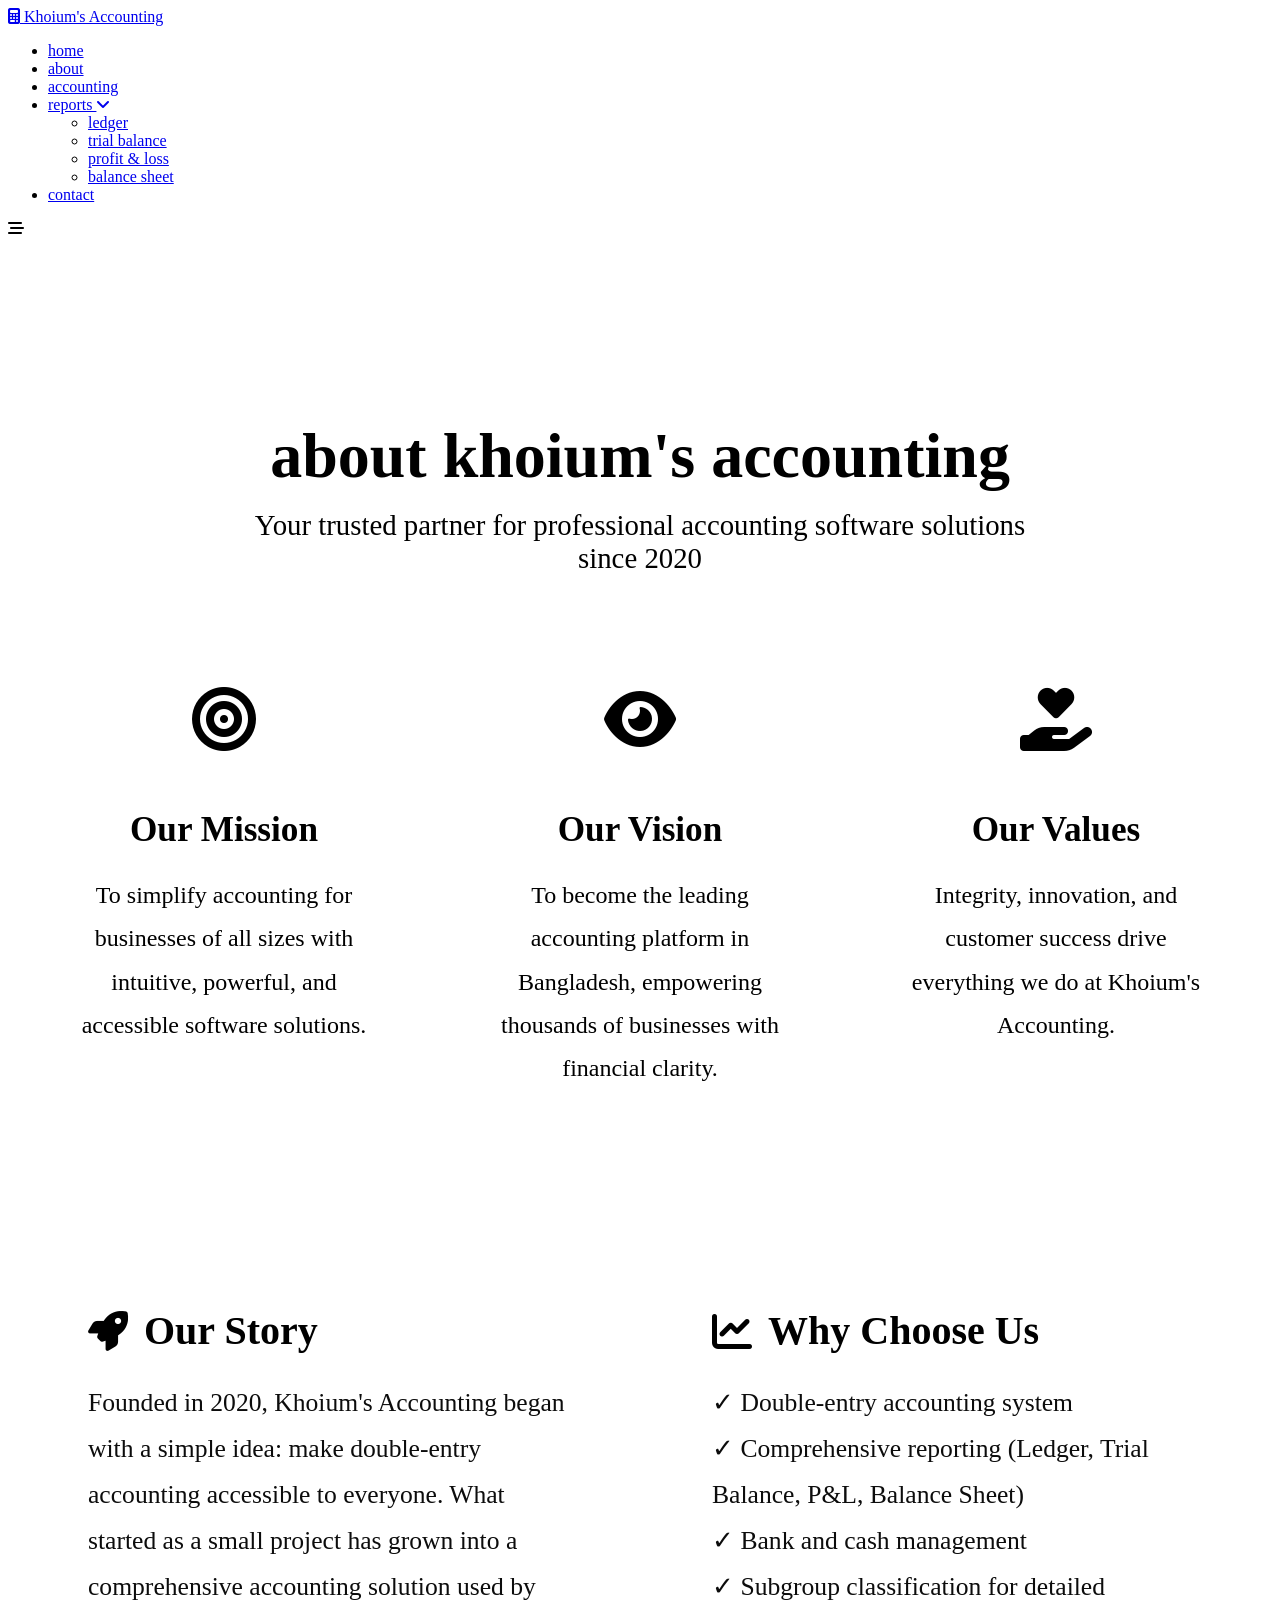
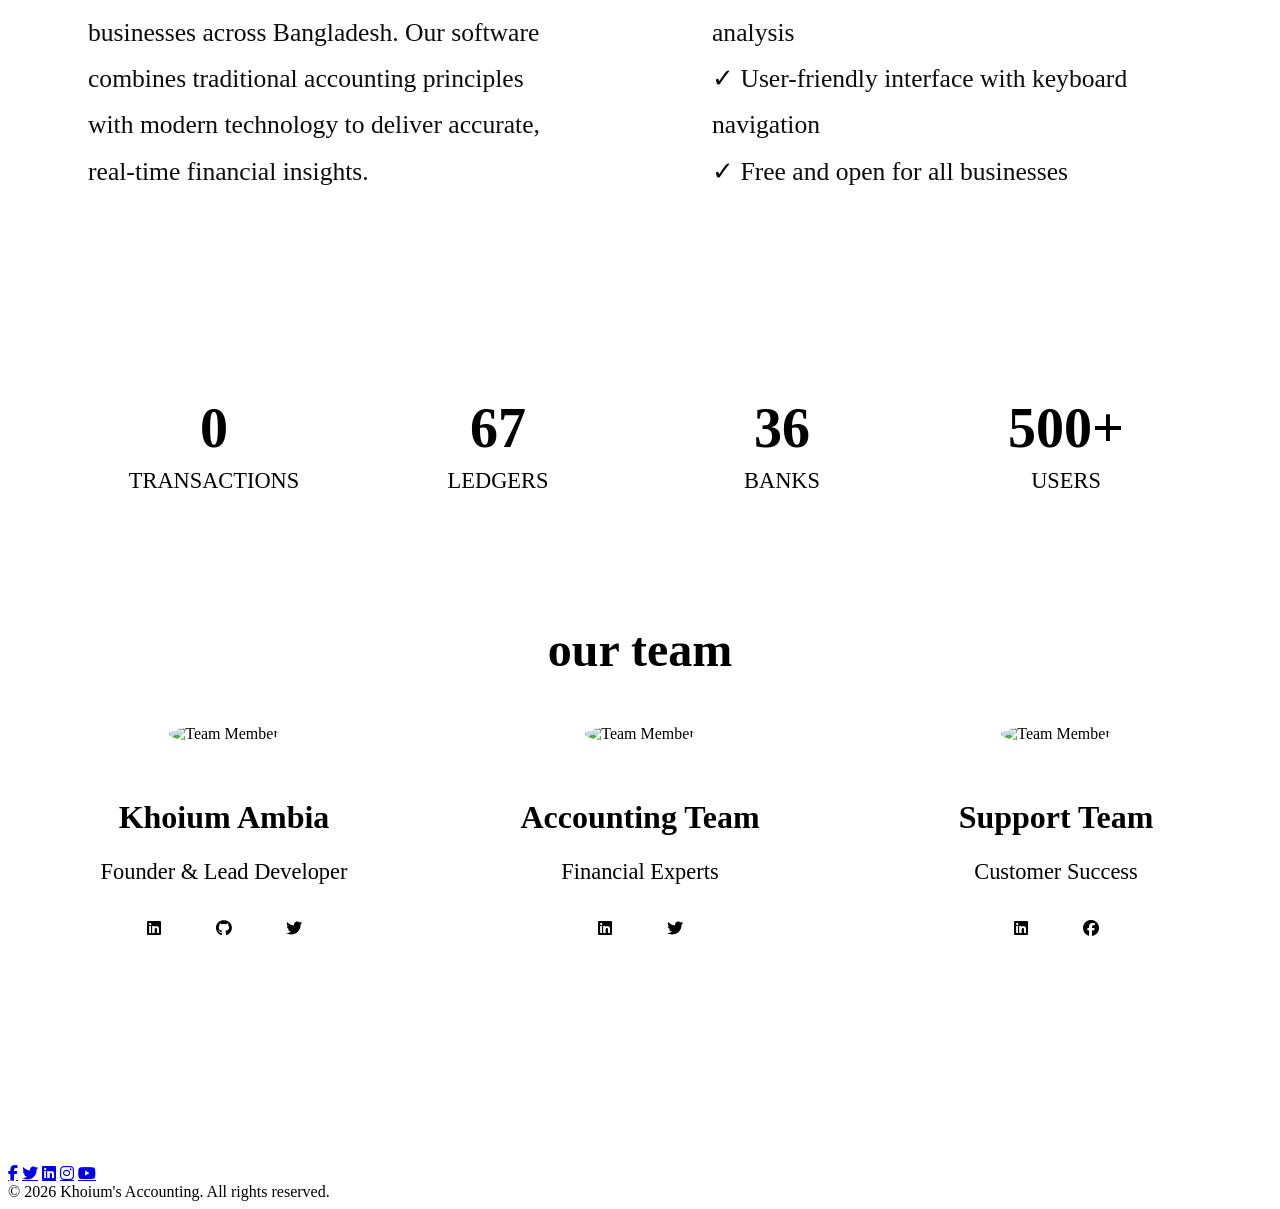
==== HTML/about.html @ 4bf44c5a "Add files via upload" ====
<!DOCTYPE html>
<html lang="en">
<head>
    <meta charset="UTF-8">
    <meta name="viewport" content="width=device-width, initial-scale=1.0">
    <title>About Us - Khoium's Accounting</title>
    
    <!-- Font Awesome CDN -->
    <link rel="stylesheet" href="https://cdnjs.cloudflare.com/ajax/libs/font-awesome/6.4.0/css/all.min.css">
    
    <!-- custom css file link -->
    <link rel="stylesheet" href="css/style.css">
    <link rel="stylesheet" href="css/accounting.css">

    <style>
        .about-section {
            padding: 5rem 2rem;
            background: var(--white);
            border-radius: 1rem;
            box-shadow: var(--box-shadow);
            margin: 3rem auto;
            max-width: 1200px;
        }
        
        .about-header {
            text-align: center;
            margin-bottom: 4rem;
        }
        
        .about-header h1 {
            font-size: 4rem;
            color: var(--black);
            margin-bottom: 1rem;
        }
        
        .about-header h1 span {
            color: var(--main-color);
        }
        
        .about-header p {
            font-size: 1.8rem;
            color: var(--light-color);
            max-width: 800px;
            margin: 0 auto;
        }
        
        .about-grid {
            display: grid;
            grid-template-columns: repeat(auto-fit, minmax(300px, 1fr));
            gap: 3rem;
            margin: 4rem 0;
        }
        
        .about-card {
            background: var(--bg-color);
            padding: 3rem 2rem;
            border-radius: 1rem;
            text-align: center;
            transition: all 0.3s ease;
        }
        
        .about-card:hover {
            transform: translateY(-10px);
            box-shadow: var(--box-shadow);
        }
        
        .about-card i {
            font-size: 4rem;
            color: var(--main-color);
            margin-bottom: 1.5rem;
        }
        
        .about-card h3 {
            font-size: 2.2rem;
            color: var(--black);
            margin-bottom: 1rem;
        }
        
        .about-card p {
            font-size: 1.5rem;
            color: var(--light-color);
            line-height: 1.8;
        }
        
        .mission-vision {
            display: grid;
            grid-template-columns: repeat(2, 1fr);
            gap: 3rem;
            margin: 4rem 0;
        }
        
        .mission-box, .vision-box {
            background: linear-gradient(135deg, var(--main-color), var(--secondary-color));
            padding: 3rem;
            border-radius: 1rem;
            color: var(--white);
        }
        
        .mission-box h2, .vision-box h2 {
            font-size: 2.5rem;
            margin-bottom: 1.5rem;
            display: flex;
            align-items: center;
            gap: 1rem;
        }
        
        .mission-box p, .vision-box p {
            font-size: 1.6rem;
            line-height: 1.8;
            opacity: 0.95;
        }
        
        .team-section {
            margin: 5rem 0;
        }
        
        .team-section h2 {
            font-size: 3rem;
            color: var(--black);
            text-align: center;
            margin-bottom: 3rem;
        }
        
        .team-section h2 span {
            color: var(--main-color);
        }
        
        .team-grid {
            display: grid;
            grid-template-columns: repeat(auto-fit, minmax(250px, 1fr));
            gap: 3rem;
        }
        
        .team-member {
            text-align: center;
        }
        
        .team-member img {
            width: 150px;
            height: 150px;
            border-radius: 50%;
            object-fit: cover;
            border: 3px solid var(--main-color);
            margin-bottom: 1.5rem;
        }
        
        .team-member h3 {
            font-size: 2rem;
            color: var(--black);
            margin-bottom: 0.5rem;
        }
        
        .team-member p {
            font-size: 1.4rem;
            color: var(--light-color);
            margin-bottom: 1rem;
        }
        
        .team-member .social-links a {
            display: inline-block;
            width: 3.5rem;
            height: 3.5rem;
            line-height: 3.5rem;
            border-radius: 50%;
            background: var(--bg-color);
            color: var(--main-color);
            margin: 0 0.3rem;
            transition: all 0.3s ease;
        }
        
        .team-member .social-links a:hover {
            background: var(--main-color);
            color: var(--white);
            transform: translateY(-3px);
        }
        
        .stats-container {
            display: grid;
            grid-template-columns: repeat(4, 1fr);
            gap: 2rem;
            margin: 5rem 0;
            padding: 3rem;
            background: var(--bg-color);
            border-radius: 1rem;
        }
        
        .stat-item {
            text-align: center;
        }
        
        .stat-item .number {
            font-size: 3.5rem;
            font-weight: bold;
            color: var(--main-color);
            margin-bottom: 0.5rem;
        }
        
        .stat-item .label {
            font-size: 1.4rem;
            color: var(--light-color);
            text-transform: uppercase;
        }
        
        @media (max-width: 768px) {
            .mission-vision {
                grid-template-columns: 1fr;
            }
            
            .stats-container {
                grid-template-columns: repeat(2, 1fr);
            }
            
            .about-header h1 {
                font-size: 3rem;
            }
        }
        
        @media (max-width: 450px) {
            .stats-container {
                grid-template-columns: 1fr;
            }
        }
    </style>
</head>
<body>

    <!-- header section starts -->
    <header class="header">
        <section class="flex">
            <a href="index.html" class="logo"> <i class="fas fa-calculator"></i> Khoium's Accounting</a>

            <nav class="navbar">
                <ul>
                    <li><a href="index.html">home</a></li>
                    <li><a href="about.html" class="active">about</a></li>
                    <li><a href="index.html#payment">accounting</a></li>
                    <li><a href="#">reports <i class="fas fa-angle-down"></i></a>
                        <ul>
                            <li><a href="ledger.html">ledger</a></li>
                            <li><a href="trial-balance.html">trial balance</a></li>
                            <li><a href="profit-loss.html">profit & loss</a></li>
                            <li><a href="balance-sheet.html">balance sheet</a></li>
                        </ul>
                    </li>
                    <li><a href="contact.html">contact</a></li>
                </ul>
            </nav>

            <div id="menu-btn" class="fas fa-bars-staggered"></div>

        </section>
    </header>
    <!-- header section ends -->

    <!-- about section starts -->
    <section class="about-section">
        <div class="about-header">
            <h1>about <span>khoium's accounting</span></h1>
            <p>Your trusted partner for professional accounting software solutions since 2020</p>
        </div>
        
        <div class="about-grid">
            <div class="about-card">
                <i class="fas fa-bullseye"></i>
                <h3>Our Mission</h3>
                <p>To simplify accounting for businesses of all sizes with intuitive, powerful, and accessible software solutions.</p>
            </div>
            
            <div class="about-card">
                <i class="fas fa-eye"></i>
                <h3>Our Vision</h3>
                <p>To become the leading accounting platform in Bangladesh, empowering thousands of businesses with financial clarity.</p>
            </div>
            
            <div class="about-card">
                <i class="fas fa-hand-holding-heart"></i>
                <h3>Our Values</h3>
                <p>Integrity, innovation, and customer success drive everything we do at Khoium's Accounting.</p>
            </div>
        </div>
        
        <div class="mission-vision">
            <div class="mission-box">
                <h2><i class="fas fa-rocket"></i> Our Story</h2>
                <p>Founded in 2020, Khoium's Accounting began with a simple idea: make double-entry accounting accessible to everyone. What started as a small project has grown into a comprehensive accounting solution used by businesses across Bangladesh. Our software combines traditional accounting principles with modern technology to deliver accurate, real-time financial insights.</p>
            </div>
            
            <div class="vision-box">
                <h2><i class="fas fa-chart-line"></i> Why Choose Us</h2>
                <p>✓ Double-entry accounting system<br>
                   ✓ Comprehensive reporting (Ledger, Trial Balance, P&L, Balance Sheet)<br>
                   ✓ Bank and cash management<br>
                   ✓ Subgroup classification for detailed analysis<br>
                   ✓ User-friendly interface with keyboard navigation<br>
                   ✓ Free and open for all businesses</p>
            </div>
        </div>
        
        <div class="stats-container">
            <div class="stat-item">
                <div class="number" id="stat-transactions">0</div>
                <div class="label">Transactions</div>
            </div>
            <div class="stat-item">
                <div class="number" id="stat-ledgers">0</div>
                <div class="label">Ledgers</div>
            </div>
            <div class="stat-item">
                <div class="number" id="stat-banks">0</div>
                <div class="label">Banks</div>
            </div>
            <div class="stat-item">
                <div class="number" id="stat-users">500+</div>
                <div class="label">Users</div>
            </div>
        </div>
        
        <div class="team-section">
            <h2>our <span>team</span></h2>
            <div class="team-grid">
                <div class="team-member">
                    <img src="https://ui-avatars.com/api/?name=Khoium+Dev&background=3c40c6&color=fff&size=150" alt="Team Member">
                    <h3>Khoium Ambia</h3>
                    <p>Founder & Lead Developer</p>
                    <div class="social-links">
                        <a href="#"><i class="fab fa-linkedin"></i></a>
                        <a href="#"><i class="fab fa-github"></i></a>
                        <a href="#"><i class="fab fa-twitter"></i></a>
                    </div>
                </div>
                
                <div class="team-member">
                    <img src="https://ui-avatars.com/api/?name=Accounting+Team&background=009432&color=fff&size=150" alt="Team Member">
                    <h3>Accounting Team</h3>
                    <p>Financial Experts</p>
                    <div class="social-links">
                        <a href="#"><i class="fab fa-linkedin"></i></a>
                        <a href="#"><i class="fab fa-twitter"></i></a>
                    </div>
                </div>
                
                <div class="team-member">
                    <img src="https://ui-avatars.com/api/?name=Support+Team&background=3c40c6&color=fff&size=150" alt="Team Member">
                    <h3>Support Team</h3>
                    <p>Customer Success</p>
                    <div class="social-links">
                        <a href="#"><i class="fab fa-linkedin"></i></a>
                        <a href="#"><i class="fab fa-facebook"></i></a>
                    </div>
                </div>
            </div>
        </div>
    </section>
    <!-- about section ends -->

    <!-- footer section starts -->
    <footer class="footer">
        <section>
            <div class="share">
                <a href="#" class="fab fa-facebook-f"></a>
                <a href="#" class="fab fa-twitter"></a>
                <a href="#" class="fab fa-linkedin"></a>
                <a href="#" class="fab fa-instagram"></a>
                <a href="#" class="fab fa-youtube"></a>
            </div>
            <div class="credit">&copy; 2026 Khoium's Accounting. All rights reserved.</div>
        </section>
    </footer>
    <!-- footer section ends -->

    <!-- custom js file link -->
    <script src="js/script.js"></script>
    <script src="js/accounting.js"></script>
    <script src="js/utils.js"></script>
    
    <script>
        // Update stats from accounting data
        document.addEventListener('DOMContentLoaded', function() {
            if (typeof transactions !== 'undefined') {
                document.getElementById('stat-transactions').textContent = transactions.length;
            }
            if (typeof ledgers !== 'undefined') {
                document.getElementById('stat-ledgers').textContent = ledgers.length;
            }
            if (typeof banks !== 'undefined') {
                document.getElementById('stat-banks').textContent = banks.length;
            }
        });
    </script>
    <script>
    // Safety checks for all pages
    document.addEventListener('DOMContentLoaded', function() {
        // Ensure transactions array exists
        if (typeof transactions === 'undefined') {
            window.transactions = [];
        }
        
        // Ensure ledgers array exists
        if (typeof ledgers === 'undefined') {
            window.ledgers = [];
        }
        
        // Ensure banks array exists
        if (typeof banks === 'undefined') {
            window.banks = [];
        }
        
        // Ensure customSubGroups array exists
        if (typeof customSubGroups === 'undefined') {
            window.customSubGroups = [];
        }
        
        console.log('Safety checks completed');
    });
</script>
</body>
</html>
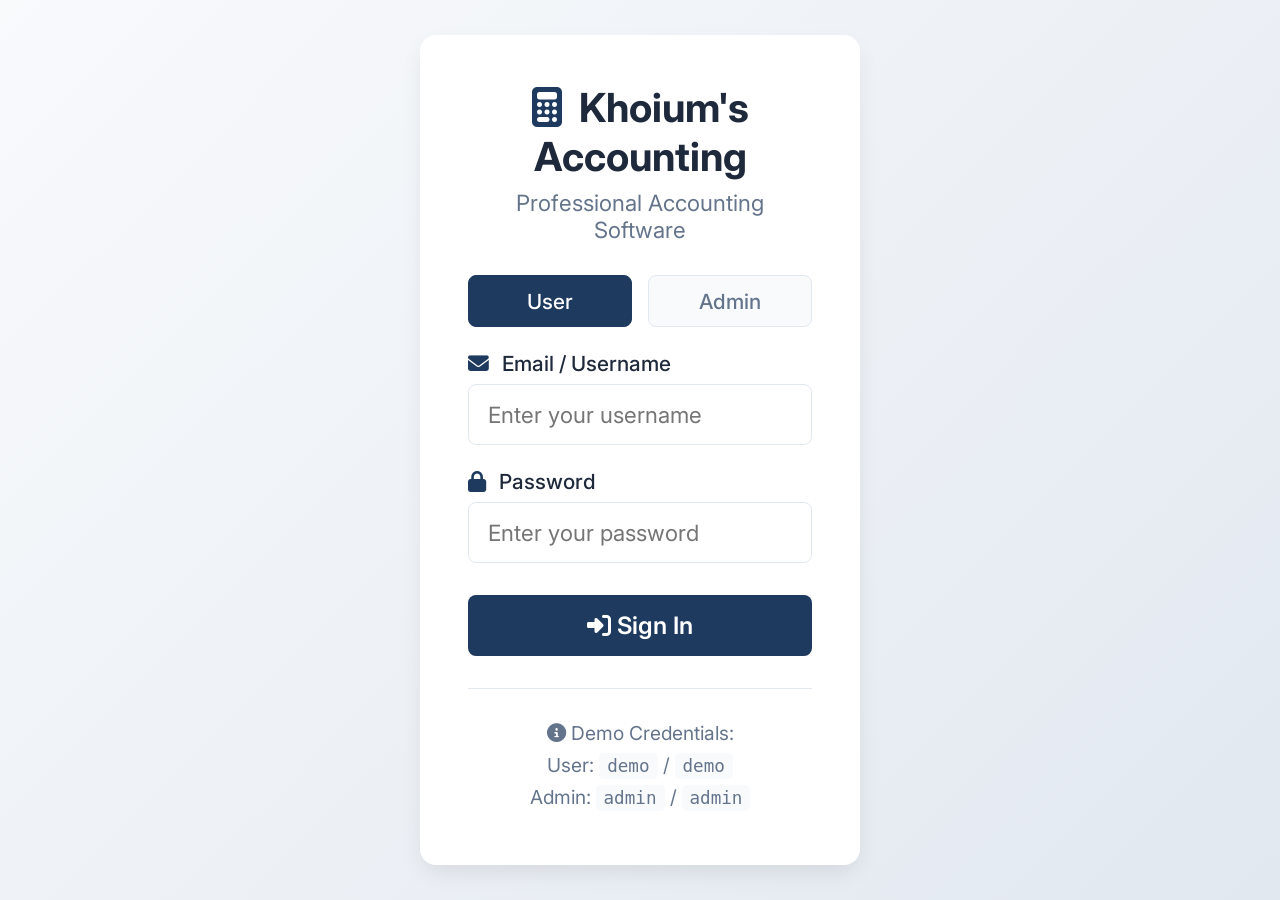
==== commit 238fbeab: "Add files via upload" ====
--- a/HTML/about.html
+++ b/HTML/about.html
@@ -243,6 +243,7 @@
                         </ul>
                     </li>
                     <li><a href="contact.html">contact</a></li>
+                    <li><a href="audit.html">audit</a></li>
                 </ul>
             </nav>
 
@@ -413,5 +414,39 @@
         console.log('Safety checks completed');
     });
 </script>
+
+<!-- Dark Mode Initialization -->
+<script>
+    // Initialize dark mode when page loads
+    document.addEventListener('DOMContentLoaded', function() {
+        // Initialize dark mode if function exists
+        if (typeof initDarkMode === 'function') {
+            initDarkMode();
+        }
+        
+        // Setup dark mode toggle button
+        const toggleBtn = document.getElementById('darkModeToggle');
+        if (toggleBtn) {
+            toggleBtn.addEventListener('click', function() {
+                if (typeof toggleDarkMode === 'function') {
+                    toggleDarkMode();
+                }
+            });
+        }
+        
+        // Setup dark mode settings button
+        const settingsBtn = document.getElementById('darkModeSettingsBtn');
+        if (settingsBtn && typeof showDarkModeSettings === 'function') {
+            settingsBtn.addEventListener('click', function() {
+                showDarkModeSettings();
+            });
+        }
+        
+        // Setup keyboard shortcut
+        if (typeof setupDarkModeKeyboardShortcut === 'function') {
+            setupDarkModeKeyboardShortcut();
+        }
+    });
+</script>
 </body>
 </html>
